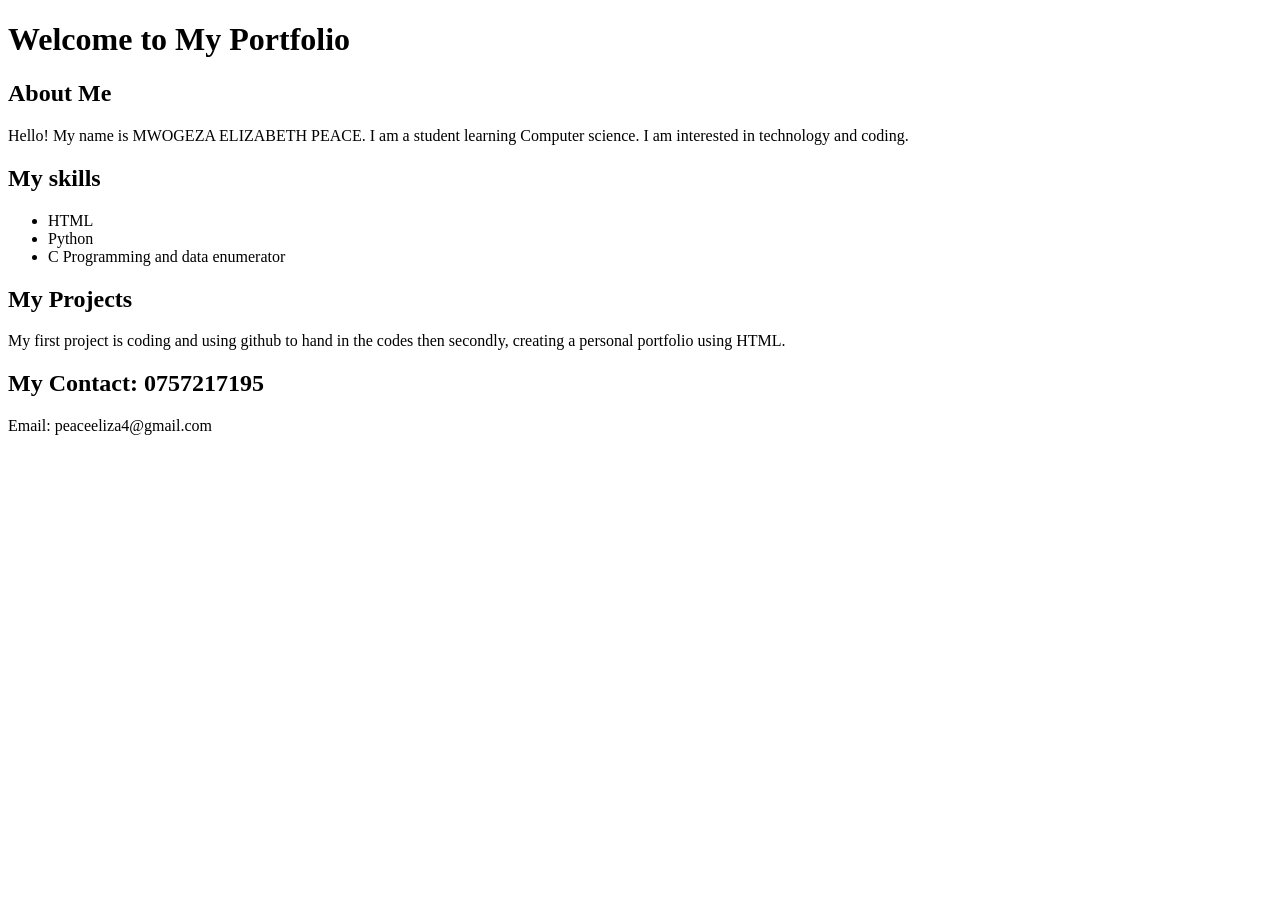
==== index.html @ 5b8a9c8d "Create index.html" ====
<!DOCTYPE html>
<html>
<head>
    <title>My Portfolio</title>
</head>
<body>

    <h1>Welcome to My Portfolio</h1>

    <h2>About Me</h2>
    <p>Hello! My name is MWOGEZA ELIZABETH PEACE.
    I am a student learning Computer science.
    I am interested in technology and coding.</p>

    <h2>My skills </h2>
    <ul>
        <li>HTML</li>
        <li>Python</li>
        <li>C Programming and data enumerator </li>
    </ul>

    <h2>My Projects</h2>
    <p>My first project is coding and using github to hand in the codes then secondly, creating a
    personal portfolio using HTML.</p>

    <h2>My Contact: 0757217195</h2>
    <p>Email: peaceeliza4@gmail.com</p>

</body>
</html>
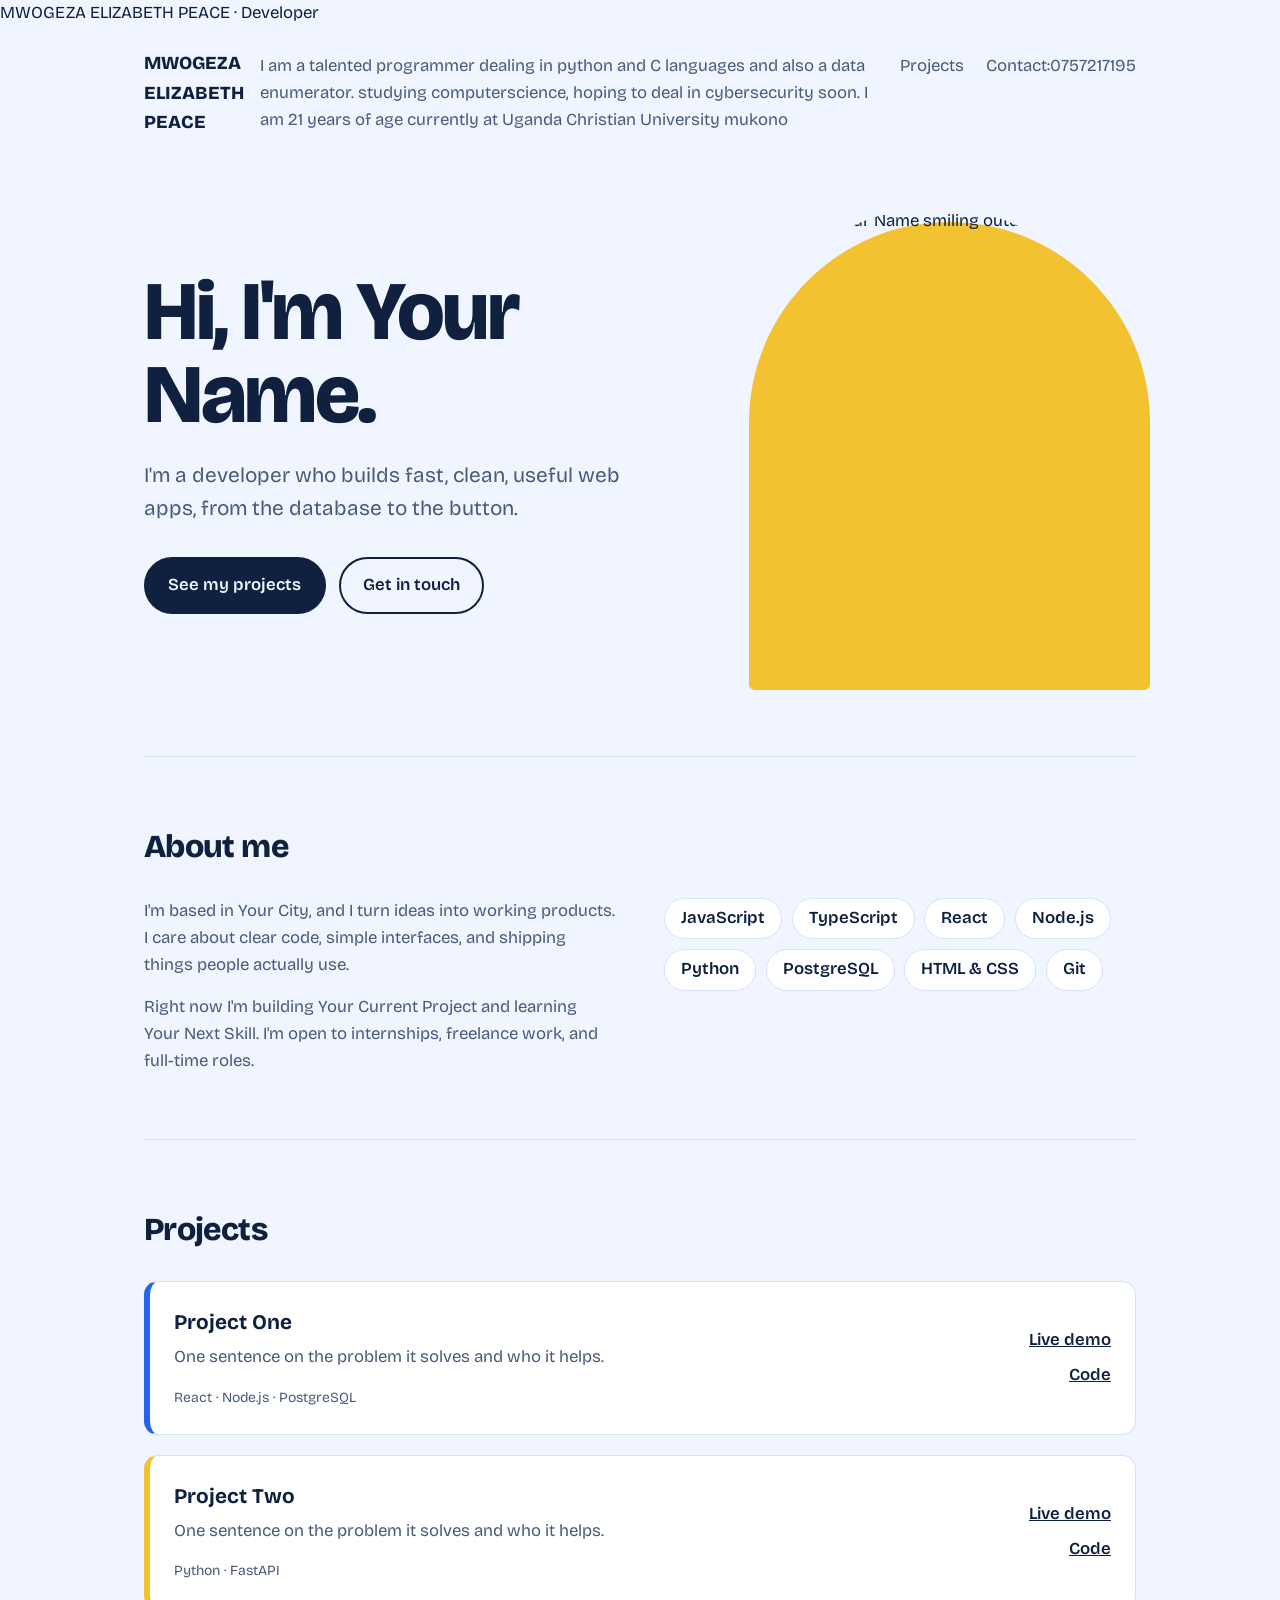
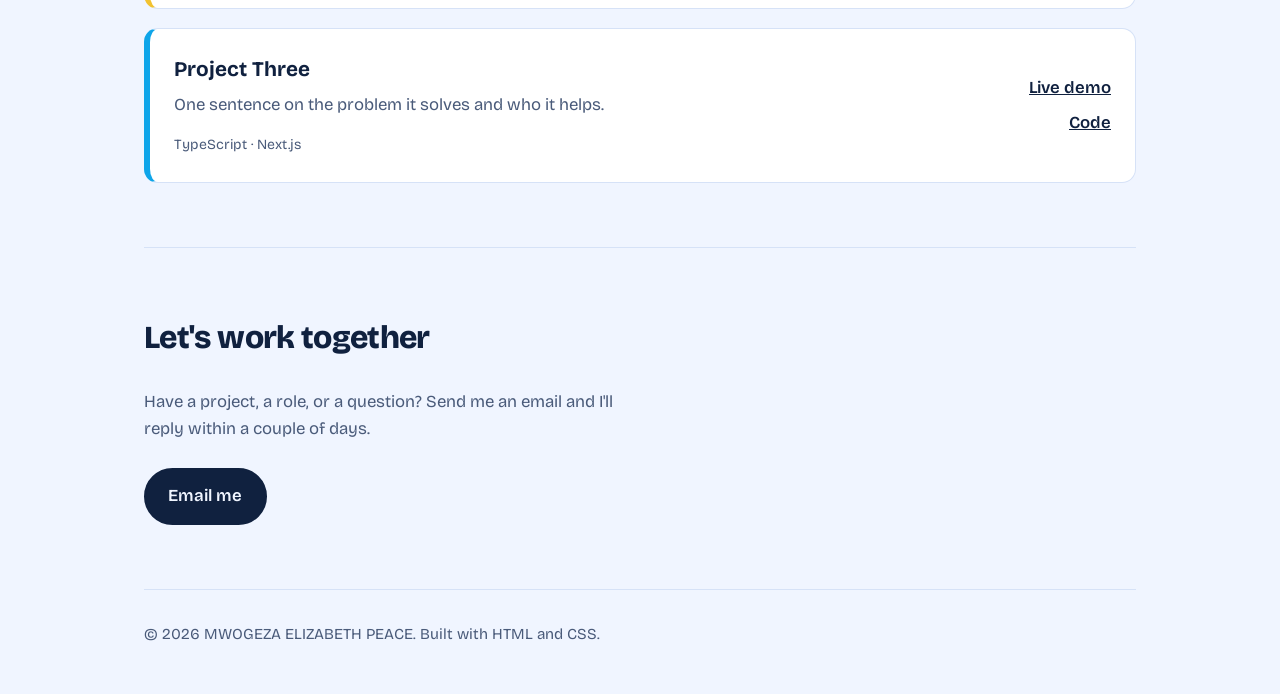
==== commit 9130697b: "Create index.html" ====
--- a/index.html
+++ b/index.html
@@ -1,31 +1,152 @@
-
 <!DOCTYPE html>
-<html>
+<html lang="en">
 <head>
-    <title>My Portfolio</title>
+<meta charset="utf-8">
+<meta name="viewport" content="width=device-width, initial-scale=1">
+<title></title>MWOGEZA ELIZABETH PEACE · Developer</title>
+<meta name="description" content="Portfolio of MWOGEZA ELIZABETH PEACE, a developer who builds fast, clean, useful things.">
+<link rel="icon" href="favicon.png">
+<link rel="preconnect" href="https://fonts.googleapis.com">
+<link rel="preconnect" href="https://fonts.gstatic.com" crossorigin>
+<link href="https://fonts.googleapis.com/css2?family=Bricolage+Grotesque:opsz,wght@12..96,400;12..96,600;12..96,800&display=swap" rel="stylesheet">
+<style>
+:root{
+  --bg:#f0f5ff; --ink:#10213f; --muted:#4a5b7a; --card:#ffffff;
+  --purple:#2563eb; --sun:#f2c230; --leaf:#0ea5e9; --line:#d6e2f7;
+}
+@media (prefers-color-scheme:dark){
+  :root{--bg:#0c1424; --ink:#eaf1ff; --muted:#9fb2d3; --card:#14203a; --line:#24365a; --purple:#6ea0ff;}
+}
+*{box-sizing:border-box;margin:0}
+html{scroll-behavior:smooth}
+body{font-family:'Bricolage Grotesque',system-ui,sans-serif;background:var(--bg);color:var(--ink);line-height:1.6;font-size:1.05rem}
+a{color:inherit}
+:focus-visible{outline:3px solid var(--purple);outline-offset:3px}
+.wrap{max-width:1040px;margin:0 auto;padding:0 1.5rem}
+nav{display:flex;justify-content:space-between;align-items:center;padding:1.4rem 0}
+nav b{font-weight:800;font-size:1.15rem}
+nav ul{display:flex;gap:1.4rem;list-style:none;padding:0}
+nav a{text-decoration:none;color:var(--muted)}
+nav a:hover{color:var(--ink)}
+.hero{display:grid;grid-template-columns:1.15fr .85fr;gap:3rem;align-items:center;padding:3rem 0 5rem}
+h1{font-size:clamp(2.8rem,7vw,5.2rem);line-height:1;font-weight:800;letter-spacing:-.03em}
+.lead{font-size:1.3rem;color:var(--muted);margin:1.4rem 0 2rem;max-width:30rem}
+.btns{display:flex;gap:.8rem;flex-wrap:wrap}
+.btn{display:inline-block;padding:.8rem 1.4rem;border-radius:999px;font-weight:600;text-decoration:none;border:2px solid var(--ink)}
+.btn.main{background:var(--ink);color:var(--bg)}
+.btn:hover{background:var(--sun);color:#10213f;border-color:var(--sun)}
+.photo{position:relative}
+.photo img{display:block;width:100%;aspect-ratio:6/7;object-fit:cover;border-radius:999px 999px 28px 28px}
+.photo::before{content:"";position:absolute;inset:14px -14px -14px 14px;border-radius:999px 999px 28px 28px;background:var(--sun);z-index:-1}
+section{padding:4rem 0;border-top:1px solid var(--line)}
+h2{font-size:2rem;font-weight:800;letter-spacing:-.02em;margin-bottom:1.6rem}
+.about{display:grid;grid-template-columns:1fr 1fr;gap:3rem}
+.about p+p{margin-top:1rem}
+.about p{color:var(--muted)}
+.chips{display:flex;flex-wrap:wrap;gap:.6rem;list-style:none;padding:0}
+.chips li{padding:.4rem 1rem;border-radius:999px;background:var(--card);border:1px solid var(--line);font-weight:600}
+.proj{display:grid;gap:1.2rem}
+.card{display:grid;grid-template-columns:1fr auto;gap:1rem;align-items:center;background:var(--card);border:1px solid var(--line);border-left:6px solid var(--purple);border-radius:14px;padding:1.5rem}
+.card:nth-child(2){border-left-color:var(--sun)}
+.card:nth-child(3){border-left-color:var(--leaf)}
+.card h3{font-size:1.3rem}
+.card p{color:var(--muted);margin:.3rem 0 .8rem}
+.card small{color:var(--muted)}
+.card .links{display:flex;flex-direction:column;gap:.5rem;text-align:right}
+.card .links a{font-weight:600}
+.contact p{color:var(--muted);max-width:32rem;margin-bottom:1.6rem}
+footer{padding:2rem 0 3rem;color:var(--muted);border-top:1px solid var(--line);font-size:.95rem}
+@media (max-width:760px){
+  .hero,.about{grid-template-columns:1fr}
+  .photo{order:-1;max-width:320px}
+  .card{grid-template-columns:1fr}
+  .card .links{flex-direction:row;text-align:left;gap:1.2rem}
+  nav ul{gap:1rem}
+}
+@media (prefers-reduced-motion:reduce){html{scroll-behavior:auto}}
+</style>
 </head>
 <body>
+<div class="wrap">
+  <nav aria-label="Main">
+    <b>MWOGEZA ELIZABETH PEACE</b>
+    <ul>
+      <li><a href="#about">I am a talented programmer dealing in python and C languages and also a data enumerator. studying computerscience,  hoping to deal in cybersecurity soon. I am 21 years of age currently at Uganda Christian University mukono</a></li>
+      <li><a href="#projects">Projects</a></li>
+      <li><a href="#contact">Contact:0757217195</a></li>
+    </ul>
+  </nav>
 
-    <h1>Welcome to My Portfolio</h1>
+  <header class="hero">
+    <div>
+      <h1>Hi, I'm Your Name.</h1>
+      <p class="lead">I'm a developer who builds fast, clean, useful web apps, from the database to the button.</p>
+      <div class="btns">
+        <a class="btn main" href="#projects">See my projects</a>
+        <a class="btn" href="#contact">Get in touch</a>
+      </div>
+    </div>
+    <div class="photo">
+      <img src="me.jpg" alt="Portrait of Your Name smiling outdoors">
+    </div>
+  </header>
 
-    <h2>About Me</h2>
-    <p>Hello! My name is MWOGEZA ELIZABETH PEACE.
-    I am a student learning Computer science.
-    I am interested in technology and coding.</p>
+  <section id="about">
+    <h2>About me</h2>
+    <div class="about">
+      <div>
+        <p>I'm based in Your City, and I turn ideas into working products. I care about clear code, simple interfaces, and shipping things people actually use.</p>
+        <p>Right now I'm building Your Current Project and learning Your Next Skill. I'm open to internships, freelance work, and full-time roles.</p>
+      </div>
+      <div>
+        <ul class="chips" aria-label="Skills">
+          <li>JavaScript</li><li>TypeScript</li><li>React</li><li>Node.js</li>
+          <li>Python</li><li>PostgreSQL</li><li>HTML &amp; CSS</li><li>Git</li>
+        </ul>
+      </div>
+    </div>
+  </section>
 
-    <h2>My skills </h2>
-    <ul>
-        <li>HTML</li>
-        <li>Python</li>
-        <li>C Programming and data enumerator </li>
-    </ul>
+  <section id="projects">
+    <h2>Projects</h2>
+    <div class="proj">
+      <article class="card">
+        <div>
+          <h3>Project One</h3>
+          <p>One sentence on the problem it solves and who it helps.</p>
+          <small>React · Node.js · PostgreSQL</small>
+        </div>
+        <div class="links"><a href="https://example.com">Live demo</a><a href="https://github.com/peaceeliza4-svg/project-one">Code</a></div>
+      </article>
+      <article class="card">
+        <div>
+          <h3>Project Two</h3>
+          <p>One sentence on the problem it solves and who it helps.</p>
+          <small>Python · FastAPI</small>
+        </div>
+        <div class="links"><a href="https://example.com">Live demo</a><a href="https://github.com/peaceeliza4-svg/project-two">Code</a></div>
+      </article>
+      <article class="card">
+        <div>
+          <h3>Project Three</h3>
+          <p>One sentence on the problem it solves and who it helps.</p>
+          <small>TypeScript · Next.js</small>
+        </div>
+        <div class="links"><a href="https://example.com">Live demo</a><a href="https://github.com/peaceeliza4-svg/project-three">Code</a></div>
+      </article>
+    </div>
+  </section>
 
-    <h2>My Projects</h2>
-    <p>My first project is coding and using github to hand in the codes then secondly, creating a
-    personal portfolio using HTML.</p>
+  <section id="contact" class="contact">
+    <h2>Let's work together</h2>
+    <p>Have a project, a role, or a question? Send me an email and I'll reply within a couple of days.</p>
+    <div class="btns">
+      <a class="btn main" href="mailto:peaceeliza4@gmail.com">Email me</a>
+      
+    </div>
+  </section>
 
-    <h2>My Contact: 0757217195</h2>
-    <p>Email: peaceeliza4@gmail.com</p>
-
+  <footer>© 2026 MWOGEZA ELIZABETH PEACE. Built with HTML and CSS.</footer>
+</div>
 </body>
 </html>
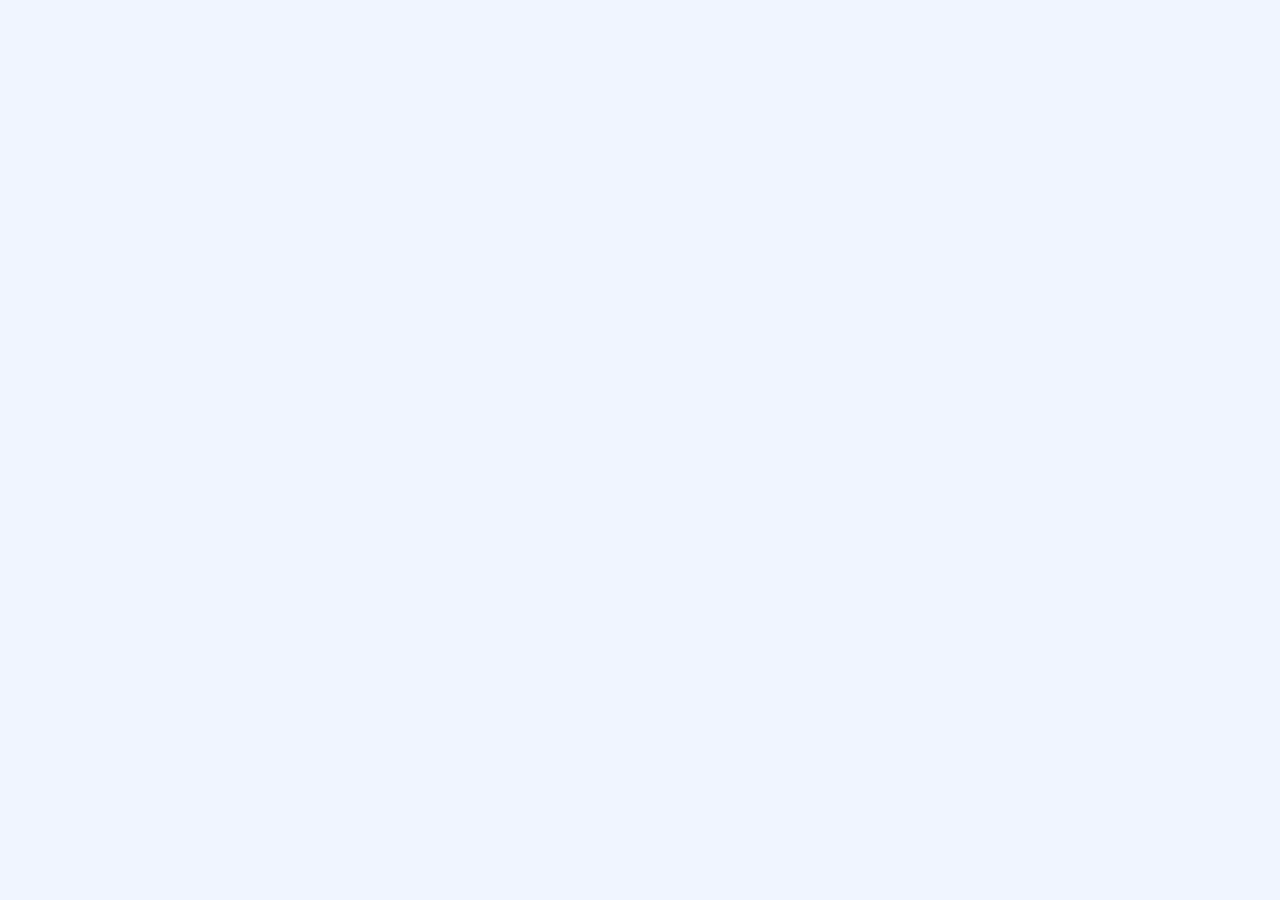
==== commit cf63188e: "Create index.html" ====
--- a/index.html
+++ b/index.html
@@ -3,12 +3,12 @@
 <head>
 <meta charset="utf-8">
 <meta name="viewport" content="width=device-width, initial-scale=1">
-<title></title>MWOGEZA ELIZABETH PEACE · Developer</title>
-<meta name="description" content="Portfolio of MWOGEZA ELIZABETH PEACE, a developer who builds fast, clean, useful things.">
+<title>Mwogeza Elizabeth Peace · Computer Science Student</title>
+<meta name="description" content="Portfolio of Mwogeza Elizabeth Peace, a computer science student skilled in C, Python and data enumeration.">
 <link rel="icon" href="favicon.png">
 <link rel="preconnect" href="https://fonts.googleapis.com">
 <link rel="preconnect" href="https://fonts.gstatic.com" crossorigin>
-<link href="https://fonts.googleapis.com/css2?family=Bricolage+Grotesque:opsz,wght@12..96,400;12..96,600;12..96,800&display=swap" rel="stylesheet">
+<link href="https://fonts.googleapis.com/css2?family=Bricolage+Grotesque:opsz,wght@12..96,400;12..96,600;12..96,800&family=Fredoka:wght@600;700&display=swap" rel="stylesheet">
 <style>
 :root{
   --bg:#f0f5ff; --ink:#10213f; --muted:#4a5b7a; --card:#ffffff;
@@ -29,7 +29,7 @@
 nav a{text-decoration:none;color:var(--muted)}
 nav a:hover{color:var(--ink)}
 .hero{display:grid;grid-template-columns:1.15fr .85fr;gap:3rem;align-items:center;padding:3rem 0 5rem}
-h1{font-size:clamp(2.8rem,7vw,5.2rem);line-height:1;font-weight:800;letter-spacing:-.03em}
+h1{font-size:clamp(2.3rem,6vw,4rem);line-height:1;font-weight:800;letter-spacing:-.03em}
 .lead{font-size:1.3rem;color:var(--muted);margin:1.4rem 0 2rem;max-width:30rem}
 .btns{display:flex;gap:.8rem;flex-wrap:wrap}
 .btn{display:inline-block;padding:.8rem 1.4rem;border-radius:999px;font-weight:600;text-decoration:none;border:2px solid var(--ink)}
@@ -37,116 +37,4 @@
 .btn:hover{background:var(--sun);color:#10213f;border-color:var(--sun)}
 .photo{position:relative}
 .photo img{display:block;width:100%;aspect-ratio:6/7;object-fit:cover;border-radius:999px 999px 28px 28px}
-.photo::before{content:"";position:absolute;inset:14px -14px -14px 14px;border-radius:999px 999px 28px 28px;background:var(--sun);z-index:-1}
-section{padding:4rem 0;border-top:1px solid var(--line)}
-h2{font-size:2rem;font-weight:800;letter-spacing:-.02em;margin-bottom:1.6rem}
-.about{display:grid;grid-template-columns:1fr 1fr;gap:3rem}
-.about p+p{margin-top:1rem}
-.about p{color:var(--muted)}
-.chips{display:flex;flex-wrap:wrap;gap:.6rem;list-style:none;padding:0}
-.chips li{padding:.4rem 1rem;border-radius:999px;background:var(--card);border:1px solid var(--line);font-weight:600}
-.proj{display:grid;gap:1.2rem}
-.card{display:grid;grid-template-columns:1fr auto;gap:1rem;align-items:center;background:var(--card);border:1px solid var(--line);border-left:6px solid var(--purple);border-radius:14px;padding:1.5rem}
-.card:nth-child(2){border-left-color:var(--sun)}
-.card:nth-child(3){border-left-color:var(--leaf)}
-.card h3{font-size:1.3rem}
-.card p{color:var(--muted);margin:.3rem 0 .8rem}
-.card small{color:var(--muted)}
-.card .links{display:flex;flex-direction:column;gap:.5rem;text-align:right}
-.card .links a{font-weight:600}
-.contact p{color:var(--muted);max-width:32rem;margin-bottom:1.6rem}
-footer{padding:2rem 0 3rem;color:var(--muted);border-top:1px solid var(--line);font-size:.95rem}
-@media (max-width:760px){
-  .hero,.about{grid-template-columns:1fr}
-  .photo{order:-1;max-width:320px}
-  .card{grid-template-columns:1fr}
-  .card .links{flex-direction:row;text-align:left;gap:1.2rem}
-  nav ul{gap:1rem}
-}
-@media (prefers-reduced-motion:reduce){html{scroll-behavior:auto}}
-</style>
-</head>
-<body>
-<div class="wrap">
-  <nav aria-label="Main">
-    <b>MWOGEZA ELIZABETH PEACE</b>
-    <ul>
-      <li><a href="#about">I am a talented programmer dealing in python and C languages and also a data enumerator. studying computerscience,  hoping to deal in cybersecurity soon. I am 21 years of age currently at Uganda Christian University mukono</a></li>
-      <li><a href="#projects">Projects</a></li>
-      <li><a href="#contact">Contact:0757217195</a></li>
-    </ul>
-  </nav>
-
-  <header class="hero">
-    <div>
-      <h1>Hi, I'm Your Name.</h1>
-      <p class="lead">I'm a developer who builds fast, clean, useful web apps, from the database to the button.</p>
-      <div class="btns">
-        <a class="btn main" href="#projects">See my projects</a>
-        <a class="btn" href="#contact">Get in touch</a>
-      </div>
-    </div>
-    <div class="photo">
-      <img src="me.jpg" alt="Portrait of Your Name smiling outdoors">
-    </div>
-  </header>
-
-  <section id="about">
-    <h2>About me</h2>
-    <div class="about">
-      <div>
-        <p>I'm based in Your City, and I turn ideas into working products. I care about clear code, simple interfaces, and shipping things people actually use.</p>
-        <p>Right now I'm building Your Current Project and learning Your Next Skill. I'm open to internships, freelance work, and full-time roles.</p>
-      </div>
-      <div>
-        <ul class="chips" aria-label="Skills">
-          <li>JavaScript</li><li>TypeScript</li><li>React</li><li>Node.js</li>
-          <li>Python</li><li>PostgreSQL</li><li>HTML &amp; CSS</li><li>Git</li>
-        </ul>
-      </div>
-    </div>
-  </section>
-
-  <section id="projects">
-    <h2>Projects</h2>
-    <div class="proj">
-      <article class="card">
-        <div>
-          <h3>Project One</h3>
-          <p>One sentence on the problem it solves and who it helps.</p>
-          <small>React · Node.js · PostgreSQL</small>
-        </div>
-        <div class="links"><a href="https://example.com">Live demo</a><a href="https://github.com/peaceeliza4-svg/project-one">Code</a></div>
-      </article>
-      <article class="card">
-        <div>
-          <h3>Project Two</h3>
-          <p>One sentence on the problem it solves and who it helps.</p>
-          <small>Python · FastAPI</small>
-        </div>
-        <div class="links"><a href="https://example.com">Live demo</a><a href="https://github.com/peaceeliza4-svg/project-two">Code</a></div>
-      </article>
-      <article class="card">
-        <div>
-          <h3>Project Three</h3>
-          <p>One sentence on the problem it solves and who it helps.</p>
-          <small>TypeScript · Next.js</small>
-        </div>
-        <div class="links"><a href="https://example.com">Live demo</a><a href="https://github.com/peaceeliza4-svg/project-three">Code</a></div>
-      </article>
-    </div>
-  </section>
-
-  <section id="contact" class="contact">
-    <h2>Let's work together</h2>
-    <p>Have a project, a role, or a question? Send me an email and I'll reply within a couple of days.</p>
-    <div class="btns">
-      <a class="btn main" href="mailto:peaceeliza4@gmail.com">Email me</a>
-      
-    </div>
-  </section>
-
-  <footer>© 2026 MWOGEZA ELIZABETH PEACE. Built with HTML and CSS.</footer>
-</div>
-</body>
-</html>
+.photo .tag{position
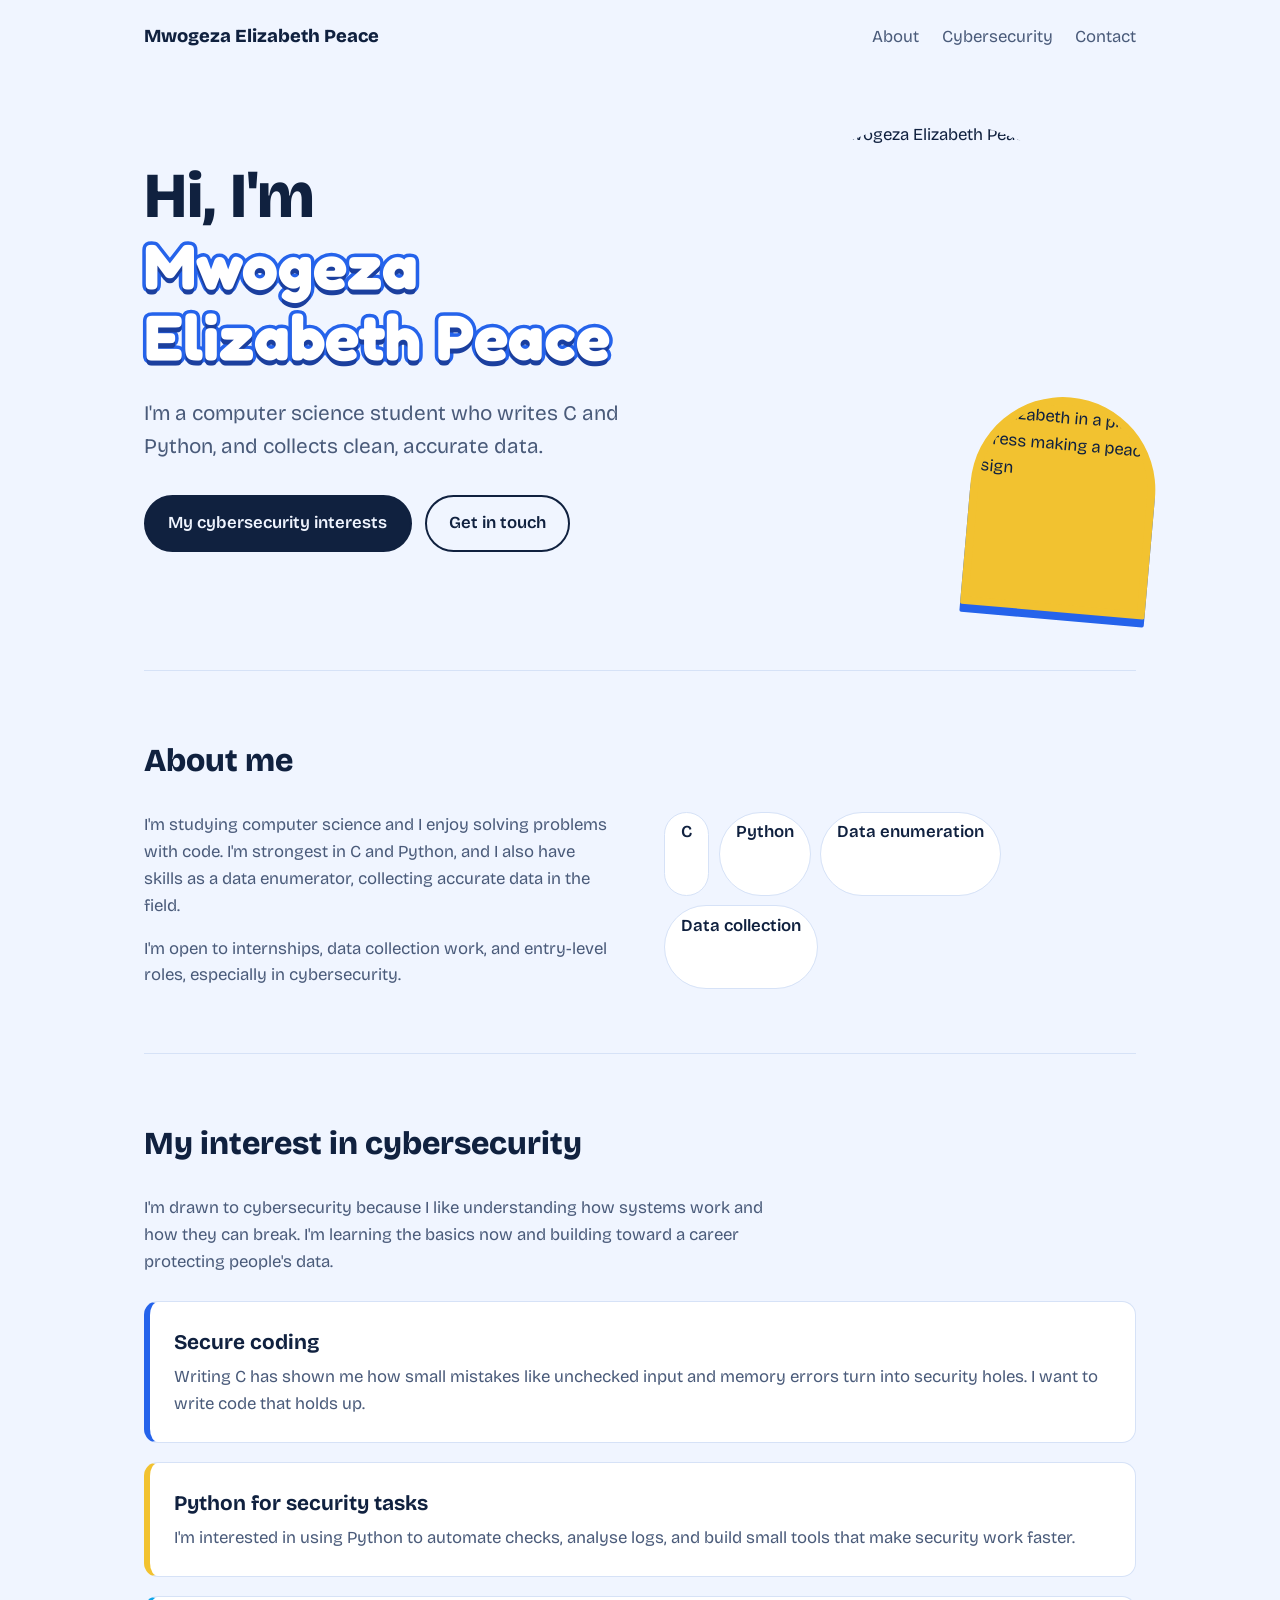
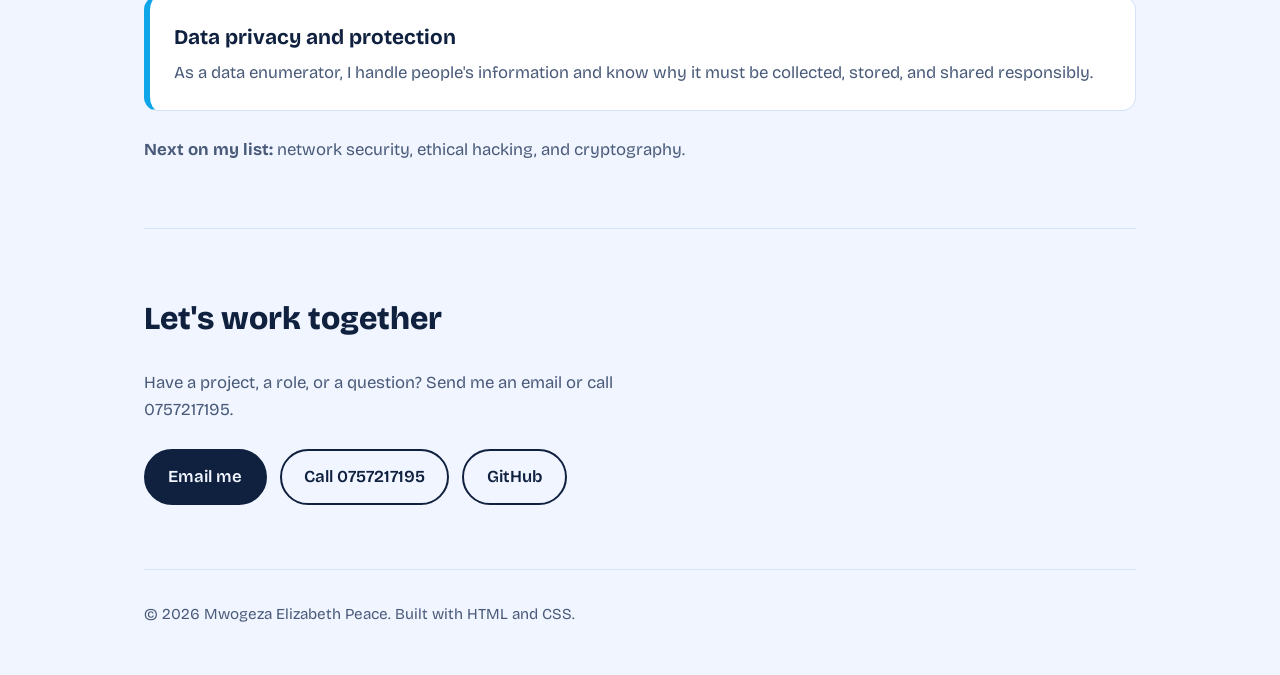
==== commit 264b62f1: "Add files via upload" ====
--- a/index.html
+++ b/index.html
@@ -4,37 +4,82 @@
 <meta charset="utf-8">
 <meta name="viewport" content="width=device-width, initial-scale=1">
 <title>Mwogeza Elizabeth Peace · Computer Science Student</title>
-<meta name="description" content="Portfolio of Mwogeza Elizabeth Peace, a computer science student skilled in C, Python and data enumeration.">
 <link rel="icon" href="favicon.png">
-<link rel="preconnect" href="https://fonts.googleapis.com">
-<link rel="preconnect" href="https://fonts.gstatic.com" crossorigin>
-<link href="https://fonts.googleapis.com/css2?family=Bricolage+Grotesque:opsz,wght@12..96,400;12..96,600;12..96,800&family=Fredoka:wght@600;700&display=swap" rel="stylesheet">
-<style>
-:root{
-  --bg:#f0f5ff; --ink:#10213f; --muted:#4a5b7a; --card:#ffffff;
-  --purple:#2563eb; --sun:#f2c230; --leaf:#0ea5e9; --line:#d6e2f7;
-}
-@media (prefers-color-scheme:dark){
-  :root{--bg:#0c1424; --ink:#eaf1ff; --muted:#9fb2d3; --card:#14203a; --line:#24365a; --purple:#6ea0ff;}
-}
-*{box-sizing:border-box;margin:0}
-html{scroll-behavior:smooth}
-body{font-family:'Bricolage Grotesque',system-ui,sans-serif;background:var(--bg);color:var(--ink);line-height:1.6;font-size:1.05rem}
-a{color:inherit}
-:focus-visible{outline:3px solid var(--purple);outline-offset:3px}
-.wrap{max-width:1040px;margin:0 auto;padding:0 1.5rem}
-nav{display:flex;justify-content:space-between;align-items:center;padding:1.4rem 0}
-nav b{font-weight:800;font-size:1.15rem}
-nav ul{display:flex;gap:1.4rem;list-style:none;padding:0}
-nav a{text-decoration:none;color:var(--muted)}
-nav a:hover{color:var(--ink)}
-.hero{display:grid;grid-template-columns:1.15fr .85fr;gap:3rem;align-items:center;padding:3rem 0 5rem}
-h1{font-size:clamp(2.3rem,6vw,4rem);line-height:1;font-weight:800;letter-spacing:-.03em}
-.lead{font-size:1.3rem;color:var(--muted);margin:1.4rem 0 2rem;max-width:30rem}
-.btns{display:flex;gap:.8rem;flex-wrap:wrap}
-.btn{display:inline-block;padding:.8rem 1.4rem;border-radius:999px;font-weight:600;text-decoration:none;border:2px solid var(--ink)}
-.btn.main{background:var(--ink);color:var(--bg)}
-.btn:hover{background:var(--sun);color:#10213f;border-color:var(--sun)}
-.photo{position:relative}
-.photo img{display:block;width:100%;aspect-ratio:6/7;object-fit:cover;border-radius:999px 999px 28px 28px}
-.photo .tag{position
+<link href="https://fonts.googleapis.com/css2?family=Bricolage+Grotesque:wght@400;600;800&family=Fredoka:wght@700&display=swap" rel="stylesheet">
+<link rel="stylesheet" href="style.css">
+</head>
+<body>
+<div class="wrap">
+
+  <nav>
+    <b>Mwogeza Elizabeth Peace</b>
+    <ul>
+      <li><a href="#about">About</a></li>
+      <li><a href="#cyber">Cybersecurity</a></li>
+      <li><a href="#contact">Contact</a></li>
+    </ul>
+  </nav>
+
+  <header class="hero">
+    <div>
+      <h1>Hi, I'm <span class="bubble">Mwogeza Elizabeth Peace</span></h1>
+      <p class="lead">I'm a computer science student who writes C and Python, and collects clean, accurate data.</p>
+      <div class="btns">
+        <a class="btn main" href="#cyber">My cybersecurity interests</a>
+        <a class="btn" href="#contact">Get in touch</a>
+      </div>
+    </div>
+    <div class="photo">
+      <img src="me.jpg" alt="Portrait of Mwogeza Elizabeth Peace">
+      <div class="tag"><img src="me2.jpg" alt="Elizabeth in a pink dress making a peace sign"></div>
+    </div>
+  </header>
+
+  <section id="about">
+    <h2>About me</h2>
+    <div class="about">
+      <div>
+        <p>I'm studying computer science and I enjoy solving problems with code. I'm strongest in C and Python, and I also have skills as a data enumerator, collecting accurate data in the field.</p>
+        <p>I'm open to internships, data collection work, and entry-level roles, especially in cybersecurity.</p>
+      </div>
+      <ul class="chips">
+        <li>C</li><li>Python</li><li>Data enumeration</li><li>Data collection</li>
+      </ul>
+    </div>
+  </section>
+
+  <section id="cyber">
+    <h2>My interest in cybersecurity</h2>
+    <p class="intro">I'm drawn to cybersecurity because I like understanding how systems work and how they can break. I'm learning the basics now and building toward a career protecting people's data.</p>
+    <div class="cards">
+      <div class="card">
+        <h3>Secure coding</h3>
+        <p>Writing C has shown me how small mistakes like unchecked input and memory errors turn into security holes. I want to write code that holds up.</p>
+      </div>
+      <div class="card">
+        <h3>Python for security tasks</h3>
+        <p>I'm interested in using Python to automate checks, analyse logs, and build small tools that make security work faster.</p>
+      </div>
+      <div class="card">
+        <h3>Data privacy and protection</h3>
+        <p>As a data enumerator, I handle people's information and know why it must be collected, stored, and shared responsibly.</p>
+      </div>
+    </div>
+    <p class="next"><b>Next on my list:</b> network security, ethical hacking, and cryptography.</p>
+  </section>
+
+  <section id="contact" class="contact">
+    <h2>Let's work together</h2>
+    <p>Have a project, a role, or a question? Send me an email or call 0757217195.</p>
+    <div class="btns">
+      <a class="btn main" href="mailto:peaceeliza4@gmail.com">Email me</a>
+      <a class="btn" href="tel:0757217195">Call 0757217195</a>
+      <a class="btn" href="https://github.com/peaceeliza4-svg">GitHub</a>
+    </div>
+  </section>
+
+  <footer>© 2026 Mwogeza Elizabeth Peace. Built with HTML and CSS.</footer>
+
+</div>
+</body>
+</html>
--- a/style.css
+++ b/style.css
@@ -0,0 +1,51 @@
+:root{
+  --bg:#f0f5ff; --ink:#10213f; --muted:#4a5b7a; --card:#ffffff;
+  --blue:#2563eb; --sun:#f2c230; --sky:#0ea5e9; --line:#d6e2f7;
+}
+@media (prefers-color-scheme:dark){
+  :root{--bg:#0c1424; --ink:#eaf1ff; --muted:#9fb2d3; --card:#14203a; --line:#24365a; --blue:#6ea0ff;}
+}
+*{box-sizing:border-box;margin:0}
+html{scroll-behavior:smooth}
+body{font-family:'Bricolage Grotesque',system-ui,sans-serif;background:var(--bg);color:var(--ink);line-height:1.6;font-size:1.05rem}
+a{color:inherit}
+.wrap{max-width:1040px;margin:0 auto;padding:0 1.5rem}
+nav{display:flex;justify-content:space-between;align-items:center;padding:1.4rem 0}
+nav b{font-weight:800;font-size:1.15rem}
+nav ul{display:flex;gap:1.4rem;list-style:none;padding:0}
+nav a{text-decoration:none;color:var(--muted)}
+.hero{display:grid;grid-template-columns:1.15fr .85fr;gap:3rem;align-items:center;padding:3rem 0 5rem}
+h1{font-size:clamp(2.3rem,6vw,4rem);line-height:1.1;font-weight:800}
+.lead{font-size:1.3rem;color:var(--muted);margin:1.4rem 0 2rem;max-width:30rem}
+.btns{display:flex;gap:.8rem;flex-wrap:wrap}
+.btn{display:inline-block;padding:.8rem 1.4rem;border-radius:999px;font-weight:600;text-decoration:none;border:2px solid var(--ink)}
+.btn.main{background:var(--ink);color:var(--bg)}
+.btn:hover{background:var(--sun);color:#10213f;border-color:var(--sun)}
+.photo{position:relative}
+.photo img{display:block;width:100%;aspect-ratio:6/7;object-fit:cover;border-radius:999px 999px 28px 28px}
+.tag{position:absolute;right:-18px;bottom:-22px;width:46%;aspect-ratio:6/7;border:8px solid var(--sun);border-radius:999px 999px 20px 20px;overflow:hidden;background:var(--sun);transform:rotate(5deg);box-shadow:0 8px 0 var(--blue)}
+.tag img{width:100%;height:100%;aspect-ratio:auto;border-radius:0}
+.bubble{font-family:'Fredoka',sans-serif;font-weight:700;color:#fff;-webkit-text-stroke:7px var(--blue);paint-order:stroke fill;text-shadow:0 5px 0 #1b3f9e;display:inline-block}
+section{padding:4rem 0;border-top:1px solid var(--line)}
+h2{font-size:2rem;font-weight:800;margin-bottom:1.6rem}
+.about{display:grid;grid-template-columns:1fr 1fr;gap:3rem}
+.about p{color:var(--muted)}
+.about p+p{margin-top:1rem}
+.chips{display:flex;flex-wrap:wrap;gap:.6rem;list-style:none;padding:0}
+.chips li{padding:.4rem 1rem;border-radius:999px;background:var(--card);border:1px solid var(--line);font-weight:600}
+.intro{color:var(--muted);max-width:40rem;margin-bottom:1.6rem}
+.next{color:var(--muted);margin-top:1.6rem}
+.cards{display:grid;gap:1.2rem}
+.card{background:var(--card);border:1px solid var(--line);border-left:6px solid var(--blue);border-radius:14px;padding:1.5rem}
+.card:nth-child(2){border-left-color:var(--sun)}
+.card:nth-child(3){border-left-color:var(--sky)}
+.card h3{font-size:1.3rem}
+.card p{color:var(--muted);margin-top:.3rem}
+.contact p{color:var(--muted);max-width:32rem;margin-bottom:1.6rem}
+footer{padding:2rem 0 3rem;color:var(--muted);border-top:1px solid var(--line);font-size:.95rem}
+@media (max-width:760px){
+  .hero,.about{grid-template-columns:1fr}
+  .photo{order:-1;max-width:320px}
+  nav{flex-wrap:wrap;gap:.6rem}
+  nav ul{gap:1rem}
+}
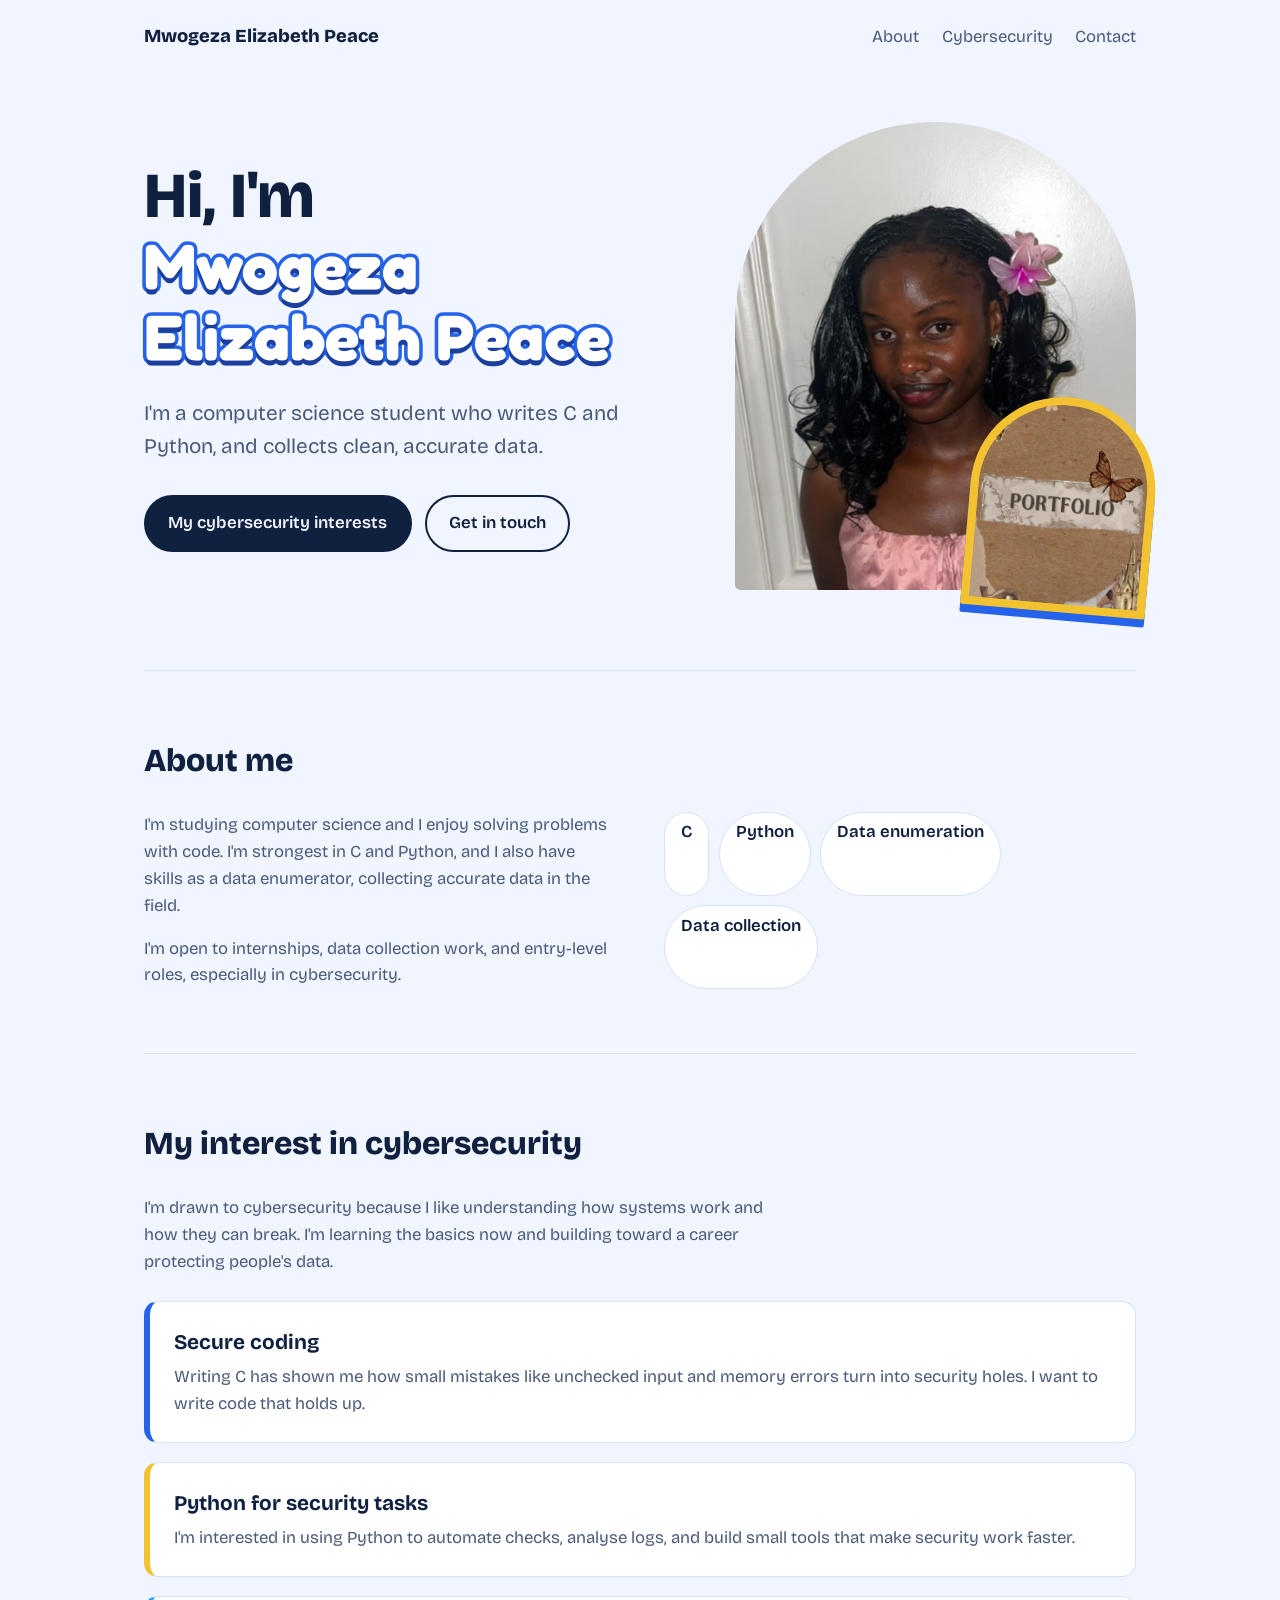
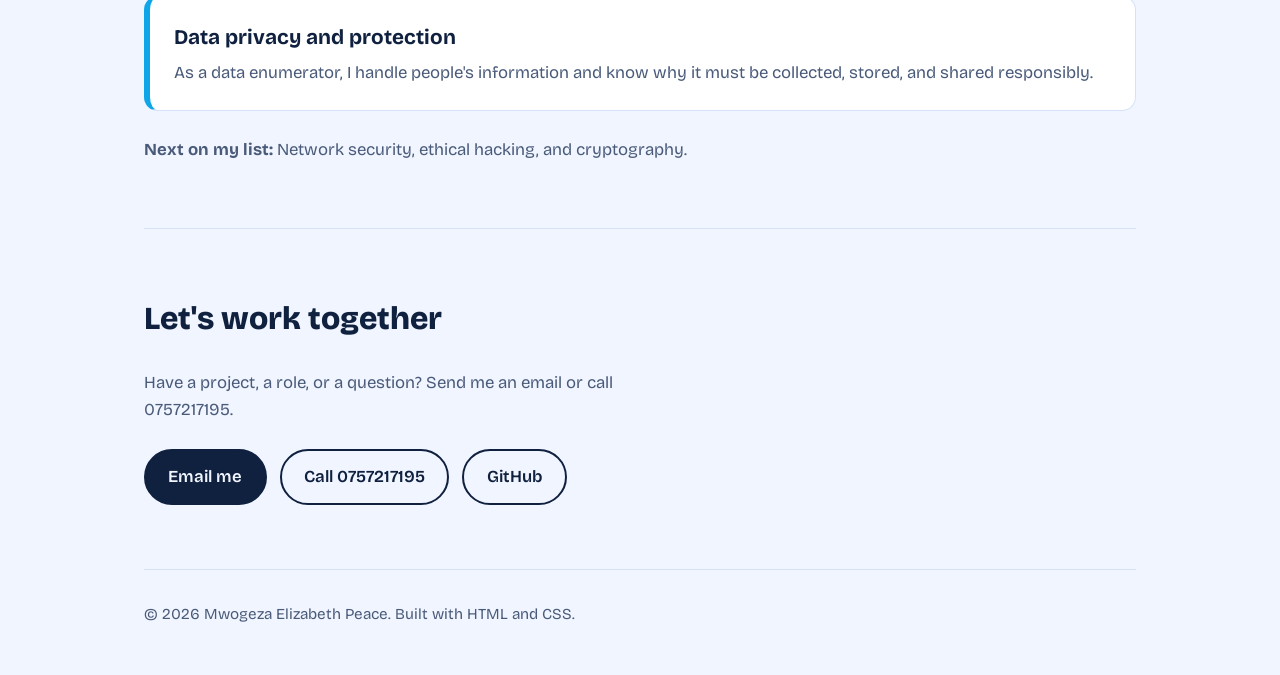
==== commit e49ff408: "Create index.html" ====
--- a/index.html
+++ b/index.html
@@ -1,18 +1,26 @@
+
 <!DOCTYPE html>
 <html lang="en">
 <head>
-<meta charset="utf-8">
-<meta name="viewport" content="width=device-width, initial-scale=1">
-<title>Mwogeza Elizabeth Peace · Computer Science Student</title>
-<link rel="icon" href="favicon.png">
-<link href="https://fonts.googleapis.com/css2?family=Bricolage+Grotesque:wght@400;600;800&family=Fredoka:wght@700&display=swap" rel="stylesheet">
-<link rel="stylesheet" href="style.css">
+  <meta charset="utf-8">
+  <meta name="viewport" content="width=device-width, initial-scale=1">
+
+  <title>Mwogeza Elizabeth Peace | Computer Science Student</title>
+
+  <link rel="icon" href="favicon.png">
+
+  <link href="https://fonts.googleapis.com/css2?family=Bricolage+Grotesque:wght@400;600;800&family=Fredoka:wght@700&display=swap" rel="stylesheet">
+
+  <link rel="stylesheet" href="style.css">
 </head>
+
 <body>
 <div class="wrap">
 
+  <!-- Navigation -->
   <nav>
     <b>Mwogeza Elizabeth Peace</b>
+
     <ul>
       <li><a href="#about">About</a></li>
       <li><a href="#cyber">Cybersecurity</a></li>
@@ -20,65 +28,156 @@
     </ul>
   </nav>
 
+  <!-- Welcome section -->
   <header class="hero">
     <div>
-      <h1>Hi, I'm <span class="bubble">Mwogeza Elizabeth Peace</span></h1>
-      <p class="lead">I'm a computer science student who writes C and Python, and collects clean, accurate data.</p>
+      <h1>
+        Hi, I'm
+        <span class="bubble">Mwogeza Elizabeth Peace</span>
+      </h1>
+
+      <p class="lead">
+        I'm a computer science student who writes C and Python,
+        and collects clean, accurate data.
+      </p>
+
       <div class="btns">
-        <a class="btn main" href="#cyber">My cybersecurity interests</a>
-        <a class="btn" href="#contact">Get in touch</a>
+        <a class="btn main" href="#cyber">
+          My cybersecurity interests
+        </a>
+
+        <a class="btn" href="#contact">
+          Get in touch
+        </a>
       </div>
     </div>
+
+    <!-- Two portfolio images -->
     <div class="photo">
-      <img src="me.jpg" alt="Portrait of Mwogeza Elizabeth Peace">
-      <div class="tag"><img src="me2.jpg" alt="Elizabeth in a pink dress making a peace sign"></div>
+      <img
+        src="profile_picture.jpg"
+        alt="Profile picture of Mwogeza Elizabeth Peace"
+        class="profile-img"
+      >
+
+      <div class="tag">
+        <img
+          src="portfolio_cover.jpg"
+          alt="Portfolio cover of Mwogeza Elizabeth Peace"
+          class="cover-img"
+        >
+      </div>
     </div>
   </header>
 
+  <!-- About section -->
   <section id="about">
     <h2>About me</h2>
+
     <div class="about">
       <div>
-        <p>I'm studying computer science and I enjoy solving problems with code. I'm strongest in C and Python, and I also have skills as a data enumerator, collecting accurate data in the field.</p>
-        <p>I'm open to internships, data collection work, and entry-level roles, especially in cybersecurity.</p>
+        <p>
+          I'm studying computer science and I enjoy solving problems
+          with code. I'm strongest in C and Python, and I also have
+          skills as a data enumerator, collecting accurate data in the field.
+        </p>
+
+        <p>
+          I'm open to internships, data collection work, and
+          entry-level roles, especially in cybersecurity.
+        </p>
       </div>
+
       <ul class="chips">
-        <li>C</li><li>Python</li><li>Data enumeration</li><li>Data collection</li>
+        <li>C</li>
+        <li>Python</li>
+        <li>Data enumeration</li>
+        <li>Data collection</li>
       </ul>
     </div>
   </section>
 
+  <!-- Cybersecurity section -->
   <section id="cyber">
     <h2>My interest in cybersecurity</h2>
-    <p class="intro">I'm drawn to cybersecurity because I like understanding how systems work and how they can break. I'm learning the basics now and building toward a career protecting people's data.</p>
+
+    <p class="intro">
+      I'm drawn to cybersecurity because I like understanding how
+      systems work and how they can break. I'm learning the basics
+      now and building toward a career protecting people's data.
+    </p>
+
     <div class="cards">
+
       <div class="card">
         <h3>Secure coding</h3>
-        <p>Writing C has shown me how small mistakes like unchecked input and memory errors turn into security holes. I want to write code that holds up.</p>
+
+        <p>
+          Writing C has shown me how small mistakes like unchecked
+          input and memory errors turn into security holes.
+          I want to write code that holds up.
+        </p>
       </div>
+
       <div class="card">
         <h3>Python for security tasks</h3>
-        <p>I'm interested in using Python to automate checks, analyse logs, and build small tools that make security work faster.</p>
+
+        <p>
+          I'm interested in using Python to automate checks,
+          analyse logs, and build small tools that make security
+          work faster.
+        </p>
       </div>
+
       <div class="card">
         <h3>Data privacy and protection</h3>
-        <p>As a data enumerator, I handle people's information and know why it must be collected, stored, and shared responsibly.</p>
+
+        <p>
+          As a data enumerator, I handle people's information
+          and know why it must be collected, stored, and shared responsibly.
+        </p>
       </div>
+
     </div>
-    <p class="next"><b>Next on my list:</b> network security, ethical hacking, and cryptography.</p>
+
+    <p class="next">
+      <b>Next on my list:</b>
+      Network security, ethical hacking, and cryptography.
+    </p>
   </section>
 
+  <!-- Contact section -->
   <section id="contact" class="contact">
     <h2>Let's work together</h2>
-    <p>Have a project, a role, or a question? Send me an email or call 0757217195.</p>
+
+    <p>
+      Have a project, a role, or a question?
+      Send me an email or call 0757217195.
+    </p>
+
     <div class="btns">
-      <a class="btn main" href="mailto:peaceeliza4@gmail.com">Email me</a>
-      <a class="btn" href="tel:0757217195">Call 0757217195</a>
-      <a class="btn" href="https://github.com/peaceeliza4-svg">GitHub</a>
+      <a class="btn main" href="mailto:peaceeliza4@gmail.com">
+        Email me
+      </a>
+
+      <a class="btn" href="tel:0757217195">
+        Call 0757217195
+      </a>
+
+      <a class="btn"
+         href="https://github.com/peaceeliza4-svg"
+         target="_blank"
+         rel="noopener noreferrer">
+        GitHub
+      </a>
     </div>
   </section>
 
-  <footer>© 2026 Mwogeza Elizabeth Peace. Built with HTML and CSS.</footer>
+  <!-- Footer -->
+  <footer>
+    &copy; 2026 Mwogeza Elizabeth Peace.
+    Built with HTML and CSS.
+  </footer>
 
 </div>
 </body>
